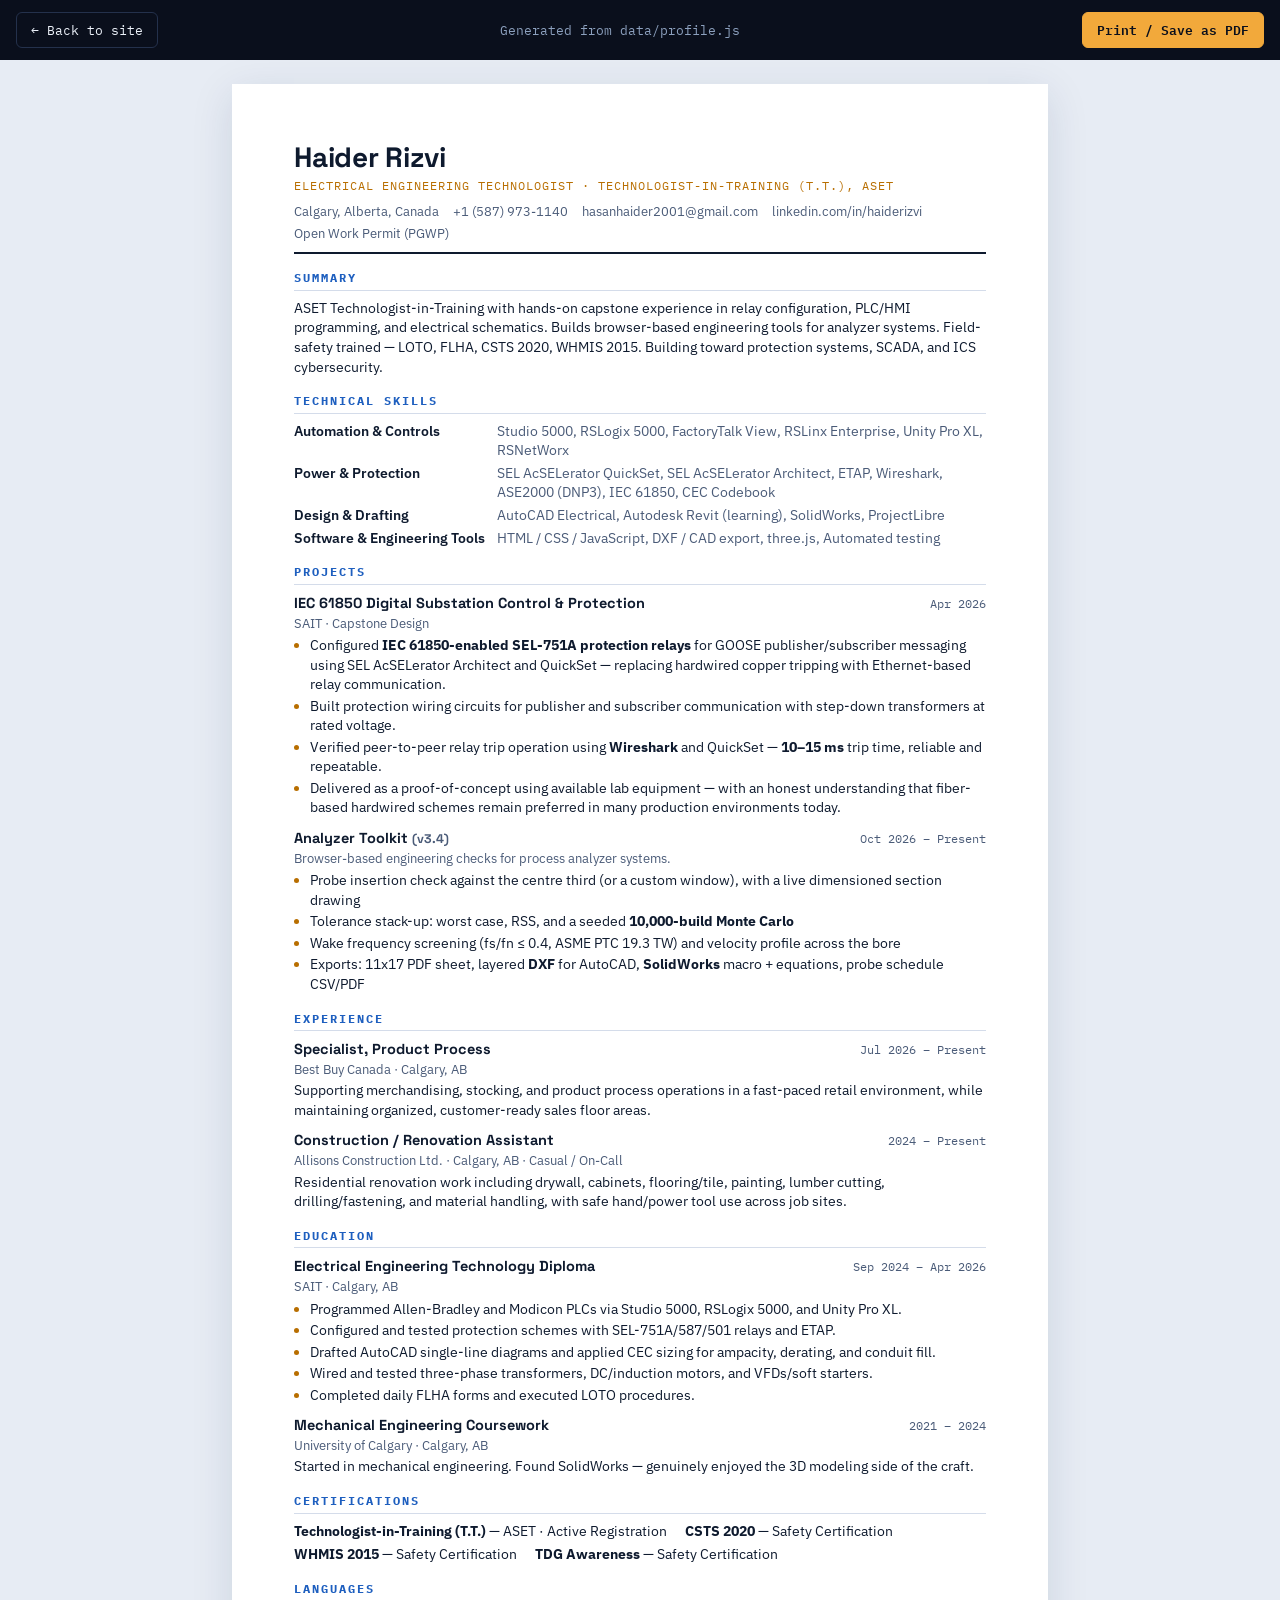
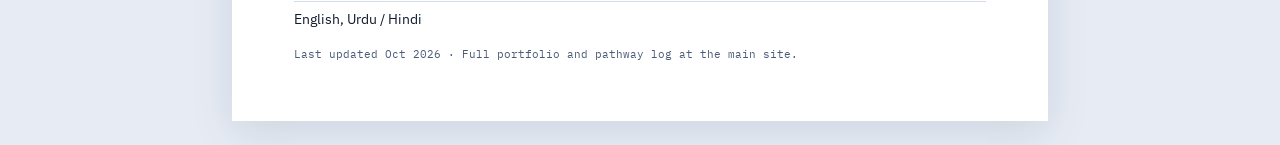
==== resume.html @ 958561c0 "Rebuild site as a data-driven portfolio, pathway tracker, and resume - Move content into data/profil" ====
<!DOCTYPE html>
<html lang="en">
<head>
<meta charset="UTF-8">
<meta name="viewport" content="width=device-width, initial-scale=1.0">
<title>Haider Rizvi — Resume</title>
<meta name="description" content="Resume — Haider Rizvi, Electrical Engineering Technologist (ASET T.T.), Calgary.">
<link rel="icon" href="data:image/svg+xml,%3Csvg xmlns='http://www.w3.org/2000/svg' viewBox='0 0 24 24'%3E%3Crect width='24' height='24' rx='5' fill='%230A0F1C'/%3E%3Cpath d='M13 3 5 14h6l-1 7 8-11h-6l1-7z' fill='%23F2A93B'/%3E%3C/svg%3E">
<link rel="preconnect" href="https://fonts.googleapis.com">
<link rel="preconnect" href="https://fonts.gstatic.com" crossorigin>
<link href="https://fonts.googleapis.com/css2?family=Space+Grotesk:wght@500;700&family=IBM+Plex+Mono:wght@400;500&family=IBM+Plex+Sans:wght@400;500;600&display=swap" rel="stylesheet">
<style>
:root{--ink:#0E1A2E; --muted:#4A5B78; --line:#D4DCEA; --accent:#B86E00; --blue:#1E5FBF; --desk:#E7ECF4;}
*{margin:0; padding:0; box-sizing:border-box;}
body{background:var(--desk); color:var(--ink); font-family:'IBM Plex Sans', sans-serif; font-size:13.5px; line-height:1.45;}
.toolbar{position:sticky; top:0; z-index:5; display:flex; justify-content:space-between; align-items:center; gap:10px; flex-wrap:wrap; padding:12px 16px; background:#0A0F1C; color:#EDF2FA; font-family:'IBM Plex Mono', monospace; font-size:12.5px;}
.toolbar a, .toolbar button{color:inherit; text-decoration:none; background:none; border:1px solid #24314C; padding:8px 14px; border-radius:6px; cursor:pointer; font:inherit;}
.toolbar .primary{background:#F2A93B; border-color:#F2A93B; color:#0A0F1C; font-weight:600;}
.toolbar .hint{color:#8CA0BE;}
.page{background:#fff; max-width:8.5in; margin:24px auto; padding:0.6in 0.65in; box-shadow:0 10px 40px rgba(20,40,80,.12);}
@media (max-width:700px){ .page{margin:0; padding:24px 16px; box-shadow:none;} }
header{border-bottom:2px solid var(--ink); padding-bottom:10px; margin-bottom:14px;}
h1{font-family:'Space Grotesk', sans-serif; font-size:28px; line-height:1.1; letter-spacing:-.3px;}
.role{font-family:'IBM Plex Mono', monospace; font-size:12px; color:var(--accent); letter-spacing:1px; text-transform:uppercase; margin-top:4px;}
.contact{display:flex; flex-wrap:wrap; gap:4px 14px; margin-top:8px; color:var(--muted); font-size:12.5px;}
.contact a{color:inherit; text-decoration:none;}
h2{font-family:'IBM Plex Mono', monospace; font-size:11.5px; letter-spacing:2px; text-transform:uppercase; color:var(--blue); border-bottom:1px solid var(--line); padding-bottom:3px; margin:16px 0 8px;}
.summary{color:var(--ink);}
.skills{display:grid; grid-template-columns:auto 1fr; gap:3px 12px;}
.skills dt{font-weight:600; white-space:nowrap;}
.skills dd{color:var(--muted);}
@media (max-width:600px){ .skills{grid-template-columns:1fr;} .skills dd{margin-bottom:6px;} }
.item{margin-bottom:10px; break-inside:avoid;}
.item-head{display:flex; justify-content:space-between; gap:12px; align-items:baseline; flex-wrap:wrap;}
.item-head h3{font-family:'Space Grotesk', sans-serif; font-size:14.5px; font-weight:700;}
.item-head .when{font-family:'IBM Plex Mono', monospace; font-size:11.5px; color:var(--muted); white-space:nowrap;}
.org{color:var(--muted); font-size:12.5px;}
.item p{margin-top:3px;}
ul{margin:4px 0 0 16px;}
li{margin-bottom:2px;}
li::marker{color:var(--accent);}
.certs{display:flex; flex-wrap:wrap; gap:4px 18px;}
.foot{margin-top:18px; font-size:11px; color:var(--muted); font-family:'IBM Plex Mono', monospace;}
@page{size:letter; margin:0.45in 0.5in;}
@media print{
  body{background:#fff; font-size:11.5px;}
  .toolbar{display:none;}
  .page{margin:0; padding:0; max-width:none; box-shadow:none;}
  h1{font-size:24px;}
  a{color:inherit;}
  .foot{display:none;}
}
</style>
</head>
<body>
<div class="toolbar">
  <a href="index.html">← Back to site</a>
  <span class="hint">Generated from data/profile.js</span>
  <button class="primary" type="button" onclick="window.print()">Print / Save as PDF</button>
</div>

<main class="page" id="resume">
  <noscript>Turn on JavaScript to view the resume.</noscript>
</main>

<script src="data/profile.js"></script>
<script src="assets/common.js"></script>
<script>
(() => {
  const P = window.PROFILE;
  const { esc, rich, fmtRange, byNewest } = window.Site;
  const log = P.log.filter((e) => e.resume !== false).sort(byNewest);
  const of = (type) => log.filter((e) => e.type === type);

  const item = (e) => `
    <div class="item">
      <div class="item-head"><h3>${esc(e.title)}</h3><span class="when">${esc(fmtRange(e))}</span></div>
      <div class="org">${esc(e.org)}${e.location ? " · " + esc(e.location) : ""}</div>
      ${e.details && e.details.length
        ? `<ul>${e.details.map((d) => `<li>${rich(d)}</li>`).join("")}</ul>`
        : e.summary ? `<p>${rich(e.summary)}</p>` : ""}
    </div>`;

  const section = (title, html) => (html ? `<h2>${title}</h2>${html}` : "");

  const software = P.software.map((s) => `
    <div class="item">
      <div class="item-head"><h3>${esc(s.name)} <span class="org">(${esc(s.version)})</span></h3><span class="when">${esc(fmtRange({ start: s.start, end: s.status === "active" ? "present" : undefined }))}</span></div>
      <div class="org">${rich(s.tagline)}</div>
      <ul>${s.features.slice(0, 4).map((f) => `<li>${rich(f)}</li>`).join("")}</ul>
    </div>`).join("");

  document.getElementById("resume").innerHTML = `
    <header>
      <h1>${esc(P.name)}</h1>
      <div class="role">${esc(P.title)} · ${esc(P.designation)}</div>
      <div class="contact">
        <span>${esc(P.location)}</span>
        <a href="tel:${esc(P.phoneHref)}">${esc(P.phone)}</a>
        <a href="mailto:${esc(P.email)}">${esc(P.email)}</a>
        <a href="${esc(P.linkedin)}">${esc(P.linkedin.replace(/^https?:\/\//, ""))}</a>
        <span>${esc(P.workStatus)}</span>
      </div>
    </header>

    ${section("Summary", `<p class="summary">${rich(P.summary)}</p>`)}

    ${section("Technical Skills", `<dl class="skills">${P.skills.map((g) =>
      `<dt>${esc(g.group)}</dt><dd>${g.items.map((s) => esc(s.name) + (s.learning ? " (learning)" : "")).join(", ")}</dd>`).join("")}</dl>`)}

    ${section("Projects", of("project").filter((e) => e.id !== "analyzer-toolkit-log").map(item).join("") + software)}
    ${section("Experience", of("work").map(item).join(""))}
    ${section("Education", of("education").map(item).join(""))}
    ${section("Certifications", `<div class="certs">${P.certs.filter((c) => c.kind === "cert").map((c) =>
      `<span><b>${esc(c.name)}</b> — ${esc(c.issuer)}</span>`).join("")}</div>`)}
    ${section("Languages", `<p>${esc(P.languages)}</p>`)}

    <p class="foot">Last updated ${esc(window.Site.fmtDate(P.updated))} · Full portfolio and pathway log at the main site.</p>`;
})();
</script>
</body>
</html>
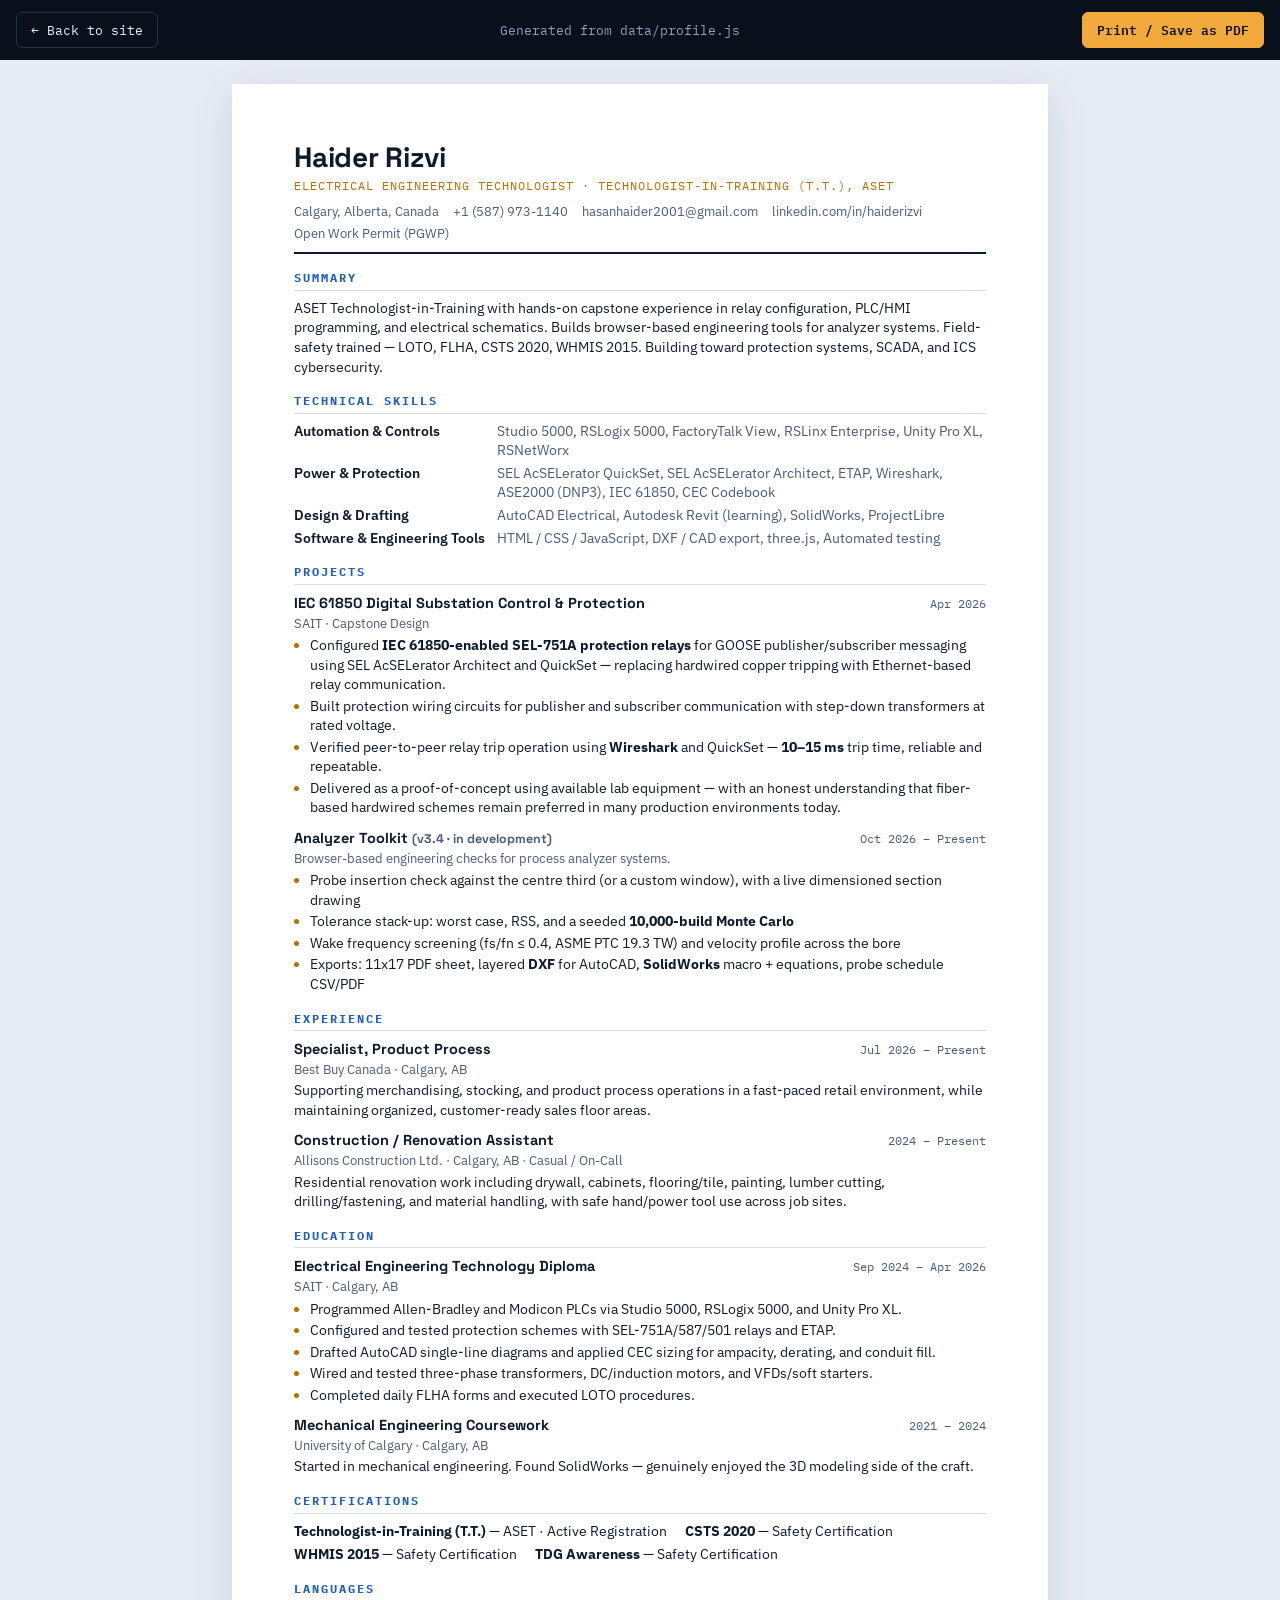
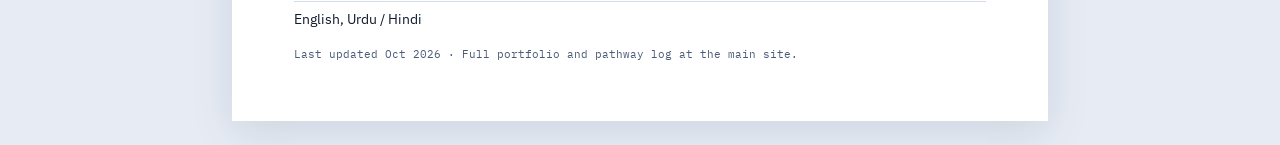
==== commit 7d2ac624: "Show Analyzer Toolkit as an unreleased paid product; add palette and richer markup - Analyzer Toolki" ====
--- a/resume.html
+++ b/resume.html
@@ -85,7 +85,7 @@
 
   const software = P.software.map((s) => `
     <div class="item">
-      <div class="item-head"><h3>${esc(s.name)} <span class="org">(${esc(s.version)})</span></h3><span class="when">${esc(fmtRange({ start: s.start, end: s.status === "active" ? "present" : undefined }))}</span></div>
+      <div class="item-head"><h3>${esc(s.name)} <span class="org">(${esc(s.version)}${s.launched ? "" : " · in development"})</span></h3><span class="when">${esc(fmtRange({ start: s.start, end: s.status === "active" ? "present" : undefined }))}</span></div>
       <div class="org">${rich(s.tagline)}</div>
       <ul>${s.features.slice(0, 4).map((f) => `<li>${rich(f)}</li>`).join("")}</ul>
     </div>`).join("");
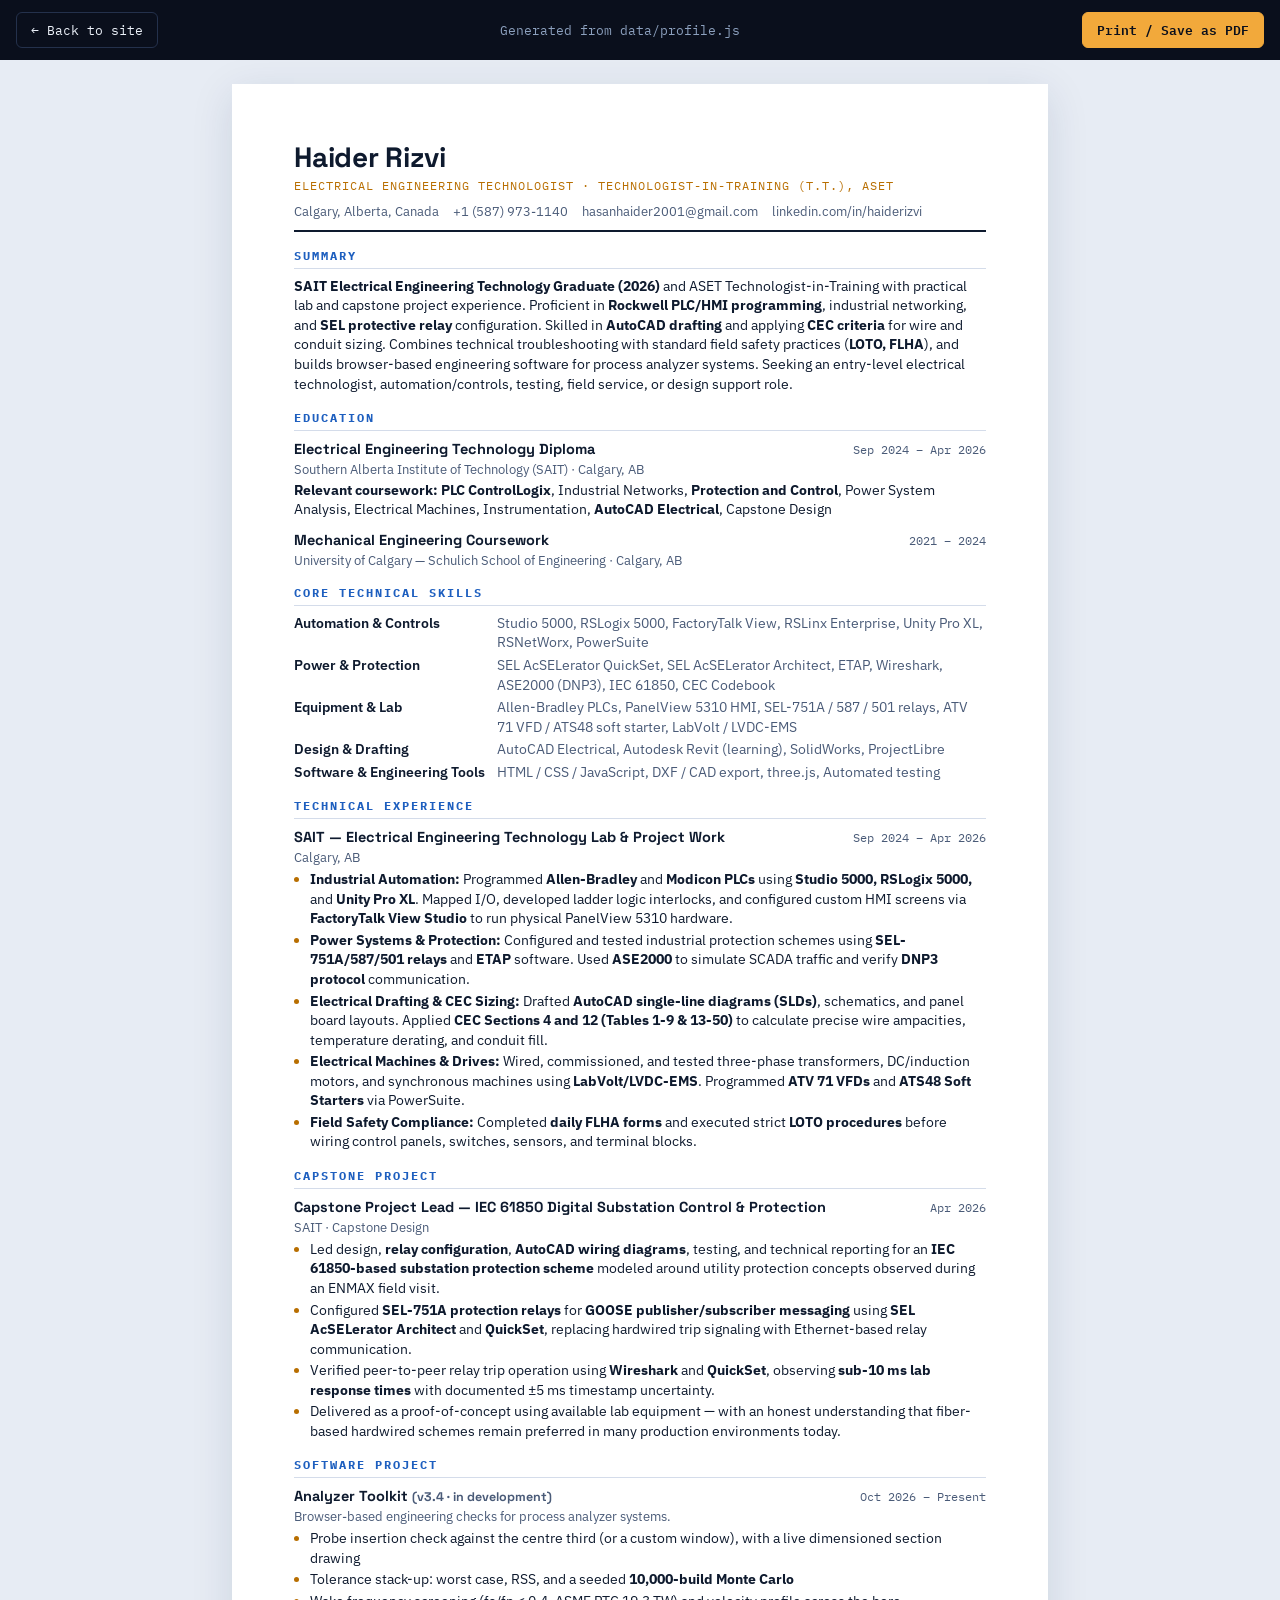
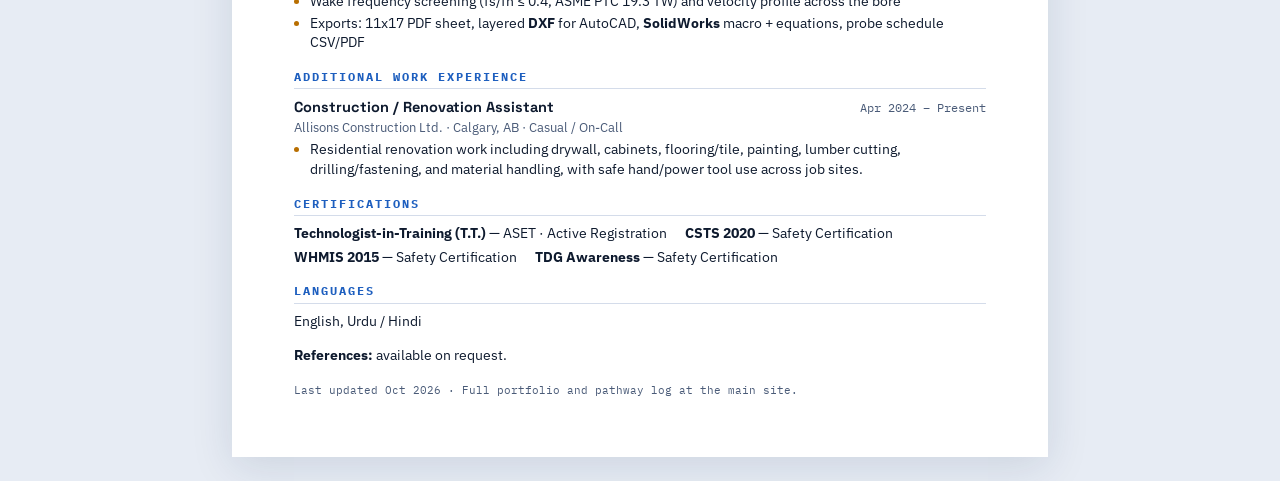
==== commit 0872bcde: "Align site and resume with the EET resume; keep the site engineering-only - Capstone: Project Lead, " ====
--- a/resume.html
+++ b/resume.html
@@ -40,6 +40,7 @@
 li{margin-bottom:2px;}
 li::marker{color:var(--accent);}
 .certs{display:flex; flex-wrap:wrap; gap:4px 18px;}
+.refs{margin-top:14px;}
 .foot{margin-top:18px; font-size:11px; color:var(--muted); font-family:'IBM Plex Mono', monospace;}
 @page{size:letter; margin:0.45in 0.5in;}
 @media print{
@@ -72,23 +73,36 @@
   const log = P.log.filter((e) => e.resume !== false).sort(byNewest);
   const of = (type) => log.filter((e) => e.type === type);
 
-  const item = (e) => `
+  const head = (title, when, org) => `
+      <div class="item-head"><h3>${title}</h3><span class="when">${esc(when)}</span></div>
+      ${org ? `<div class="org">${org}</div>` : ""}`;
+  const bullets = (list) => (list && list.length ? `<ul>${list.map((d) => `<li>${rich(d)}</li>`).join("")}</ul>` : "");
+  const where = (e) => esc(e.org) + (e.location ? " · " + esc(e.location) : "");
+  const section = (title, html) => (html ? `<h2>${title}</h2>${html}` : "");
+
+  // Education: diploma/coursework lines (lab work is listed under Technical Experience)
+  const education = of("education").map((e) => `
     <div class="item">
-      <div class="item-head"><h3>${esc(e.title)}</h3><span class="when">${esc(fmtRange(e))}</span></div>
-      <div class="org">${esc(e.org)}${e.location ? " · " + esc(e.location) : ""}</div>
-      ${e.details && e.details.length
-        ? `<ul>${e.details.map((d) => `<li>${rich(d)}</li>`).join("")}</ul>`
-        : e.summary ? `<p>${rich(e.summary)}</p>` : ""}
-    </div>`;
+      ${head(esc(e.title), fmtRange(e), where(e))}
+      ${e.coursework ? `<p><b>Relevant coursework:</b> ${rich(e.coursework)}</p>` : ""}
+    </div>`).join("");
 
-  const section = (title, html) => (html ? `<h2>${title}</h2>${html}` : "");
+  // Technical experience: education entries that carry lab/project work
+  const technical = of("education").filter((e) => e.experienceTitle && e.details?.length).map((e) => `
+    <div class="item">${head(esc(e.experienceTitle), fmtRange(e), esc(e.location || ""))}${bullets(e.details)}</div>`).join("");
+
+  const projects = of("project").filter((e) => e.id !== "analyzer-toolkit-log").map((e) => `
+    <div class="item">${head(esc(e.title), fmtRange(e), where(e))}${bullets(e.details)}</div>`).join("");
 
   const software = P.software.map((s) => `
     <div class="item">
-      <div class="item-head"><h3>${esc(s.name)} <span class="org">(${esc(s.version)}${s.launched ? "" : " · in development"})</span></h3><span class="when">${esc(fmtRange({ start: s.start, end: s.status === "active" ? "present" : undefined }))}</span></div>
-      <div class="org">${rich(s.tagline)}</div>
-      <ul>${s.features.slice(0, 4).map((f) => `<li>${rich(f)}</li>`).join("")}</ul>
+      ${head(`${esc(s.name)} <span class="org">(${esc(s.version)}${s.launched ? "" : " · in development"})</span>`,
+             fmtRange({ start: s.start, end: s.status === "active" ? "present" : undefined }), rich(s.tagline))}
+      ${bullets(s.features.slice(0, 4))}
     </div>`).join("");
+
+  const work = of("work").map((e) => `
+    <div class="item">${head(esc(e.title), fmtRange(e), where(e))}${e.details?.length ? bullets(e.details) : e.summary ? `<ul><li>${rich(e.summary)}</li></ul>` : ""}</div>`).join("");
 
   document.getElementById("resume").innerHTML = `
     <header>
@@ -99,21 +113,21 @@
         <a href="tel:${esc(P.phoneHref)}">${esc(P.phone)}</a>
         <a href="mailto:${esc(P.email)}">${esc(P.email)}</a>
         <a href="${esc(P.linkedin)}">${esc(P.linkedin.replace(/^https?:\/\//, ""))}</a>
-        <span>${esc(P.workStatus)}</span>
       </div>
     </header>
 
     ${section("Summary", `<p class="summary">${rich(P.summary)}</p>`)}
-
-    ${section("Technical Skills", `<dl class="skills">${P.skills.map((g) =>
+    ${section("Education", education)}
+    ${section("Core Technical Skills", `<dl class="skills">${P.skills.map((g) =>
       `<dt>${esc(g.group)}</dt><dd>${g.items.map((s) => esc(s.name) + (s.learning ? " (learning)" : "")).join(", ")}</dd>`).join("")}</dl>`)}
-
-    ${section("Projects", of("project").filter((e) => e.id !== "analyzer-toolkit-log").map(item).join("") + software)}
-    ${section("Experience", of("work").map(item).join(""))}
-    ${section("Education", of("education").map(item).join(""))}
+    ${section("Technical Experience", technical)}
+    ${section("Capstone Project", projects)}
+    ${section("Software Project", software)}
+    ${section("Additional Work Experience", work)}
     ${section("Certifications", `<div class="certs">${P.certs.filter((c) => c.kind === "cert").map((c) =>
       `<span><b>${esc(c.name)}</b> — ${esc(c.issuer)}</span>`).join("")}</div>`)}
     ${section("Languages", `<p>${esc(P.languages)}</p>`)}
+    <p class="refs"><b>References:</b> available on request.</p>
 
     <p class="foot">Last updated ${esc(window.Site.fmtDate(P.updated))} · Full portfolio and pathway log at the main site.</p>`;
 })();
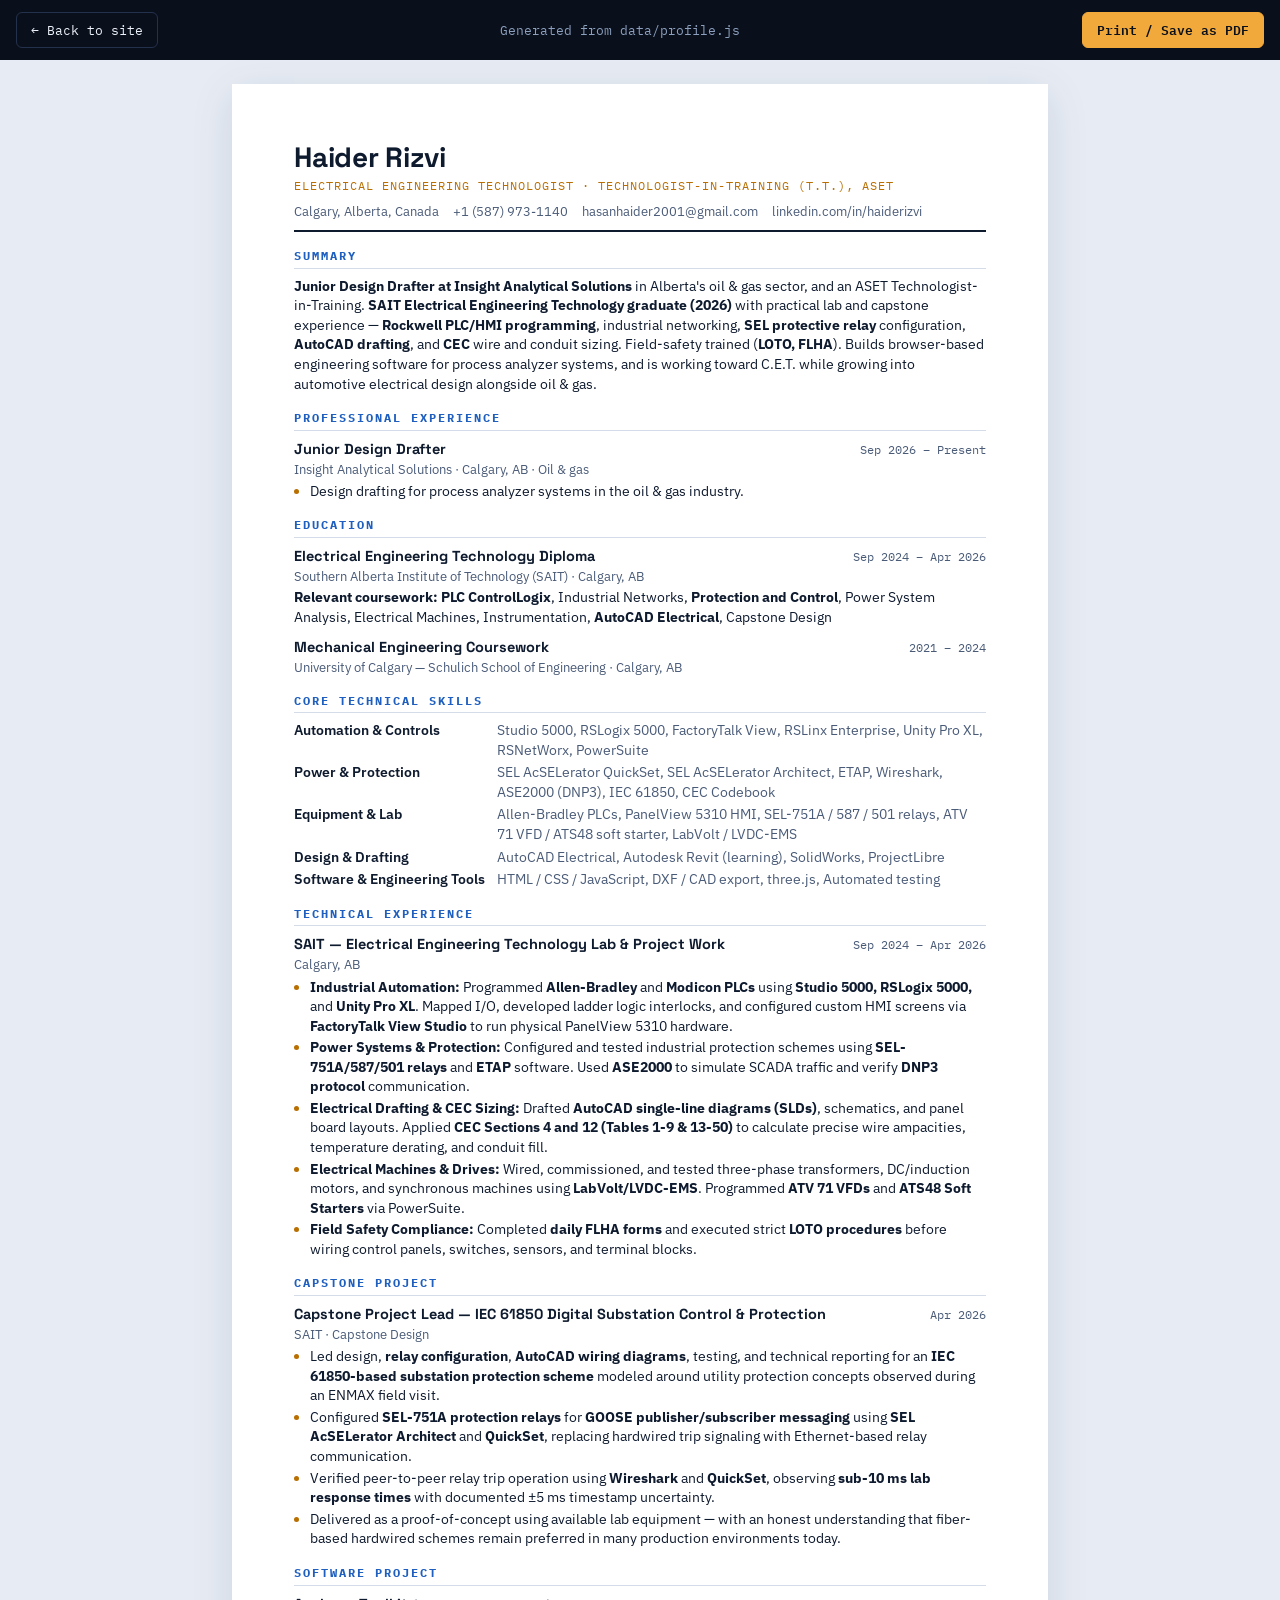
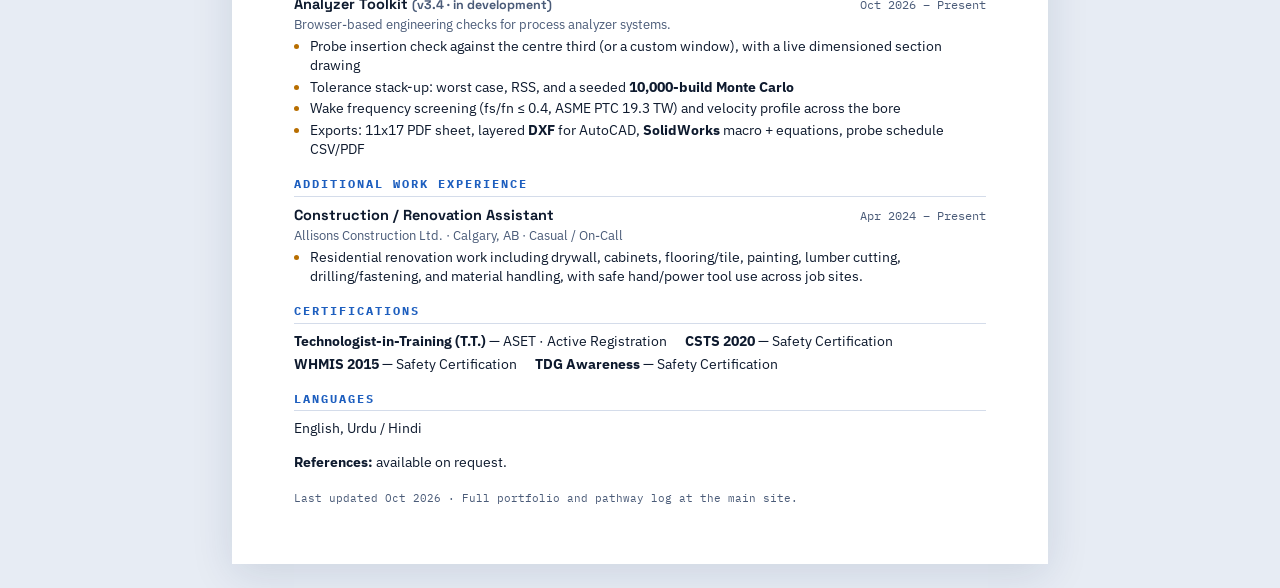
==== commit aa58ae41: "Add Insight Analytical Solutions role and a dual-track engineering roadmap - Current role: Junior De" ====
--- a/resume.html
+++ b/resume.html
@@ -101,8 +101,10 @@
       ${bullets(s.features.slice(0, 4))}
     </div>`).join("");
 
-  const work = of("work").map((e) => `
-    <div class="item">${head(esc(e.title), fmtRange(e), where(e))}${e.details?.length ? bullets(e.details) : e.summary ? `<ul><li>${rich(e.summary)}</li></ul>` : ""}</div>`).join("");
+  const workItem = (e) => `
+    <div class="item">${head(esc(e.title), fmtRange(e), where(e))}${e.details?.length ? bullets(e.details) : e.summary ? `<ul><li>${rich(e.summary)}</li></ul>` : ""}</div>`;
+  const professional = of("work").filter((e) => e.site !== false).map(workItem).join("");
+  const additional = of("work").filter((e) => e.site === false).map(workItem).join("");
 
   document.getElementById("resume").innerHTML = `
     <header>
@@ -117,13 +119,14 @@
     </header>
 
     ${section("Summary", `<p class="summary">${rich(P.summary)}</p>`)}
+    ${section("Professional Experience", professional)}
     ${section("Education", education)}
     ${section("Core Technical Skills", `<dl class="skills">${P.skills.map((g) =>
       `<dt>${esc(g.group)}</dt><dd>${g.items.map((s) => esc(s.name) + (s.learning ? " (learning)" : "")).join(", ")}</dd>`).join("")}</dl>`)}
     ${section("Technical Experience", technical)}
     ${section("Capstone Project", projects)}
     ${section("Software Project", software)}
-    ${section("Additional Work Experience", work)}
+    ${section("Additional Work Experience", additional)}
     ${section("Certifications", `<div class="certs">${P.certs.filter((c) => c.kind === "cert").map((c) =>
       `<span><b>${esc(c.name)}</b> — ${esc(c.issuer)}</span>`).join("")}</div>`)}
     ${section("Languages", `<p>${esc(P.languages)}</p>`)}
